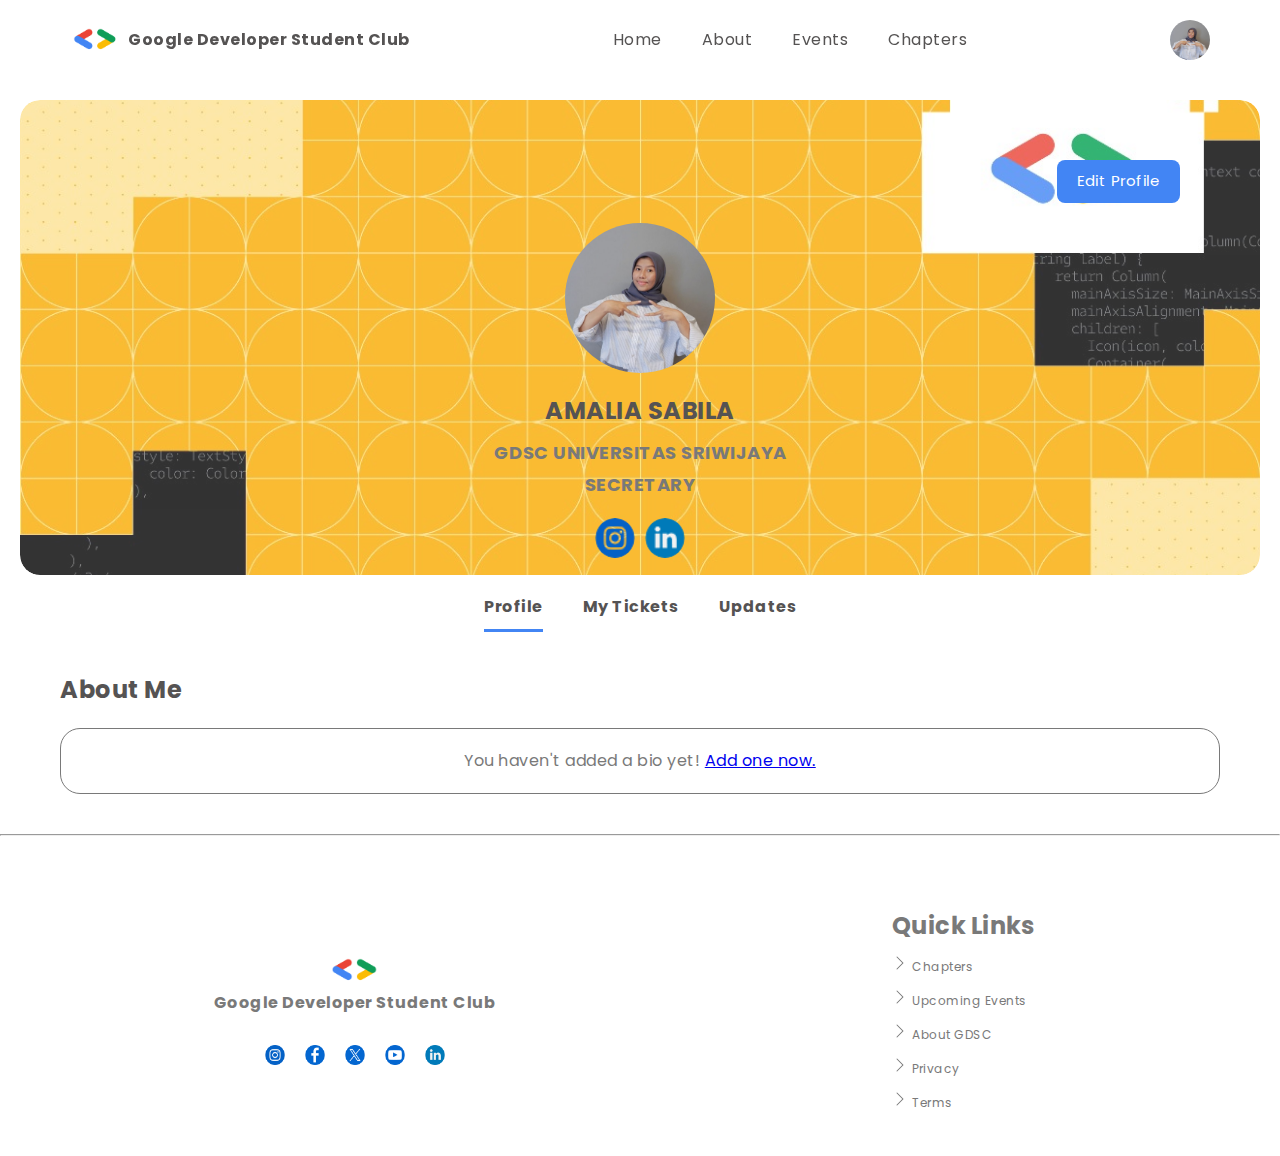
==== index.html @ e4af63d5 "index changer" ====
<!DOCTYPE html>
<html lang="en">
<head>
    <meta charset="UTF-8">
    <meta name="viewport" content="width=device-width, initial-scale=1.0">
    <title>Redesign Challenge GDSC</title>

    <link rel="stylesheet" href="./profile-style.css">
</head>
<body>
    <header>
        <nav class="navbar" id="navbar">
            <div class="logo-wrap">
                <img src="assets/logo-gdsc.png" alt="Logo GDSC"/>
                <h4>Google Developer Student Club</h4>
            </div>
            <ul id="menu">
                <li><a href="after-login.html">Home</a></li>
                <li><a href="after-login.html">About</a></li>
                <li><a href="after-login.html">Events</a></li>
                <li><a href="after-login.html">Chapters</a></li>
            </ul>
            <div class="profile">
                <img src="assets/photo-profile.png" alt="Profile Picture" class="profile-img">
            </div>
        </nav>
    </header>

    <section class="profile-header">
        
        <div class="edit-button-container">
            <button class="edit-button">Edit Profile</button>
        </div>
        <div class="profile-image-container">
            <img src="assets/photo-profile.png" alt="Profile Picture" class="profile-image">
        </div>
        <h4 class="profile-name">AMALIA SABILA</h4>
        <h6 class="profile-position">GDSC UNIVERSITAS SRIWIJAYA</h6>
        <h6 class="profile-role">SECRETARY</h6>

        <div class="social-icons">
            <a href="#" class="social-icon">
                <img src="assets/instagram.png" alt="Instagram">
            </a>
            <a href="#" class="social-icon">
                <img src="assets/linkedln.png" alt="LinkedIn">
            </a>
        </div>
    </section>

    <section class="container">
        <ul class="nav">
            <li class="nav-item"><a class="nav-link active" href="#">Profile</a></li>
            <li class="nav-item"><a class="nav-link" href="#">My Tickets</a></li>
            <li class="nav-item"><a class="nav-link" href="#">Updates</a></li>
        </ul>
        <div class="about-me-section">
            <h2>About Me</h2>
            <div class="card">
                <div class="card-body">
                    <p>
                        You haven't added a bio yet! 
                        <a href="#">Add one now.</a> 
                    </p>
                </div>
            </div>
        </div>
    </section>

    <hr>
    <footer>
        <div class="footer-socmed-wrapper">
            <div class="gdsc-logo-wrapper">
                <img src="assets/logo-gdsc.png"  alt="logo gdsc"/>
                <h5>Google Developer Student Club</h5>
            </div>
            <div class="socmed">
                <a href="#">
                    <img src="assets/instagram.png" alt="Instagram">
                </a>
                <a href="#">
                    <img src="assets/facebook.png" alt="Facebook">
                </a>
                <a href="#">
                    <img src="assets/twitter .png" alt="Twitter">
                </a>
                <a href="#">
                    <img src="assets/yt.png" alt="YouTube">
                </a>
                <a href="#">
                    <img src="assets/linkedln.png" alt="LinkedIn">
                </a>
            </div>
        </div>

        <div class="footer-links">
            <h2>Quick Links</h2>
            <div class="links">
                <svg xmlns="http://www.w3.org/2000/svg" width="16" height="16" fill="currentColor" class="bi bi-chevron-right" viewBox="0 0 16 16">
                    <path fill-rule="evenodd" d="M4.646 1.646a.5.5 0 0 1 .708 0l6 6a.5.5 0 0 1 0 .708l-6 6a.5.5 0 0 1-.708-.708L10.293 8 4.646 2.354a.5.5 0 0 1 0-.708"/>
                </svg>
                <a href="">Chapters</a>
            </div>
            <div class="links">
                <svg xmlns="http://www.w3.org/2000/svg" width="16" height="16" fill="currentColor" class="bi bi-chevron-right" viewBox="0 0 16 16">
                    <path fill-rule="evenodd" d="M4.646 1.646a.5.5 0 0 1 .708 0l6 6a.5.5 0 0 1 0 .708l-6 6a.5.5 0 0 1-.708-.708L10.293 8 4.646 2.354a.5.5 0 0 1 0-.708"/>
                </svg>
                <a href="">Upcoming Events</a>
            </div>
            <div class="links">
                <svg xmlns="http://www.w3.org/2000/svg" width="16" height="16" fill="currentColor" class="bi bi-chevron-right" viewBox="0 0 16 16">
                    <path fill-rule="evenodd" d="M4.646 1.646a.5.5 0 0 1 .708 0l6 6a.5.5 0 0 1 0 .708l-6 6a.5.5 0 0 1-.708-.708L10.293 8 4.646 2.354a.5.5 0 0 1 0-.708"/>
                </svg>
                <a href="">About GDSC</a>
            </div>
            <div class="links">
                <svg xmlns="http://www.w3.org/2000/svg" width="16" height="16" fill="currentColor" class="bi bi-chevron-right" viewBox="0 0 16 16">
                    <path fill-rule="evenodd" d="M4.646 1.646a.5.5 0 0 1 .708 0l6 6a.5.5 0 0 1 0 .708l-6 6a.5.5 0 0 1-.708-.708L10.293 8 4.646 2.354a.5.5 0 0 1 0-.708"/>
                </svg>
                <a href="">Privacy</a>
            </div>
            <div class="links">
                <svg xmlns="http://www.w3.org/2000/svg" width="16" height="16" fill="currentColor" class="bi bi-chevron-right" viewBox="0 0 16 16">
                    <path fill-rule="evenodd" d="M4.646 1.646a.5.5 0 0 1 .708 0l6 6a.5.5 0 0 1 0 .708l-6 6a.5.5 0 0 1-.708-.708L10.293 8 4.646 2.354a.5.5 0 0 1 0-.708"/>
                </svg>
                <a href="">Terms</a>
            </div>
        </div>
    </footer>
    
   
</body>
</html>
---- profile-style.css ----
@import url('https://fonts.googleapis.com/css2?family=Poppins:ital,wght@0,100;0,200;0,300;0,400;0,500;0,600;0,700;0,800;0,900;1,100;1,200;1,300;1,400;1,500;1,600;1,700;1,800;1,900&display=swap');

* {
    font-family: 'Poppins', sans-serif;
    margin: 0;
    padding: 0;
    box-sizing: border-box;
    letter-spacing: 0.5px;
    line-height: 150%;
}

:root {
    --primary: #4285F4;
    --primary-100: #555353;
    --secondary: #797979;
}

body {
    overflow-x: hidden;
    margin: 0;
}

/* navbar */
.navbar {
    display: flex;
    justify-content: space-between;
    padding: 20px 70px;
    align-items: center;
    width: 100%; /* Memenuhi lebar layar */
    position: fixed;
    top: 0;
    z-index: 1000;
    color: var(--primary-100);
    transition: background-color 0.3s ease;
    background-color: rgba(255, 255, 255, 0.9); /* Tambahkan warna latar belakang untuk kesesuaian */
    backdrop-filter: blur(5px);
    -webkit-backdrop-filter: blur(5px);
    border-bottom: 1px solid rgba(255, 255, 255, 0.18);
}

.logo-wrap {
    display: flex;
    align-items: center;
    gap: 8px;
}

.logo-wrap img {
    width: 50px;
    height: auto;
}

.nav-active {
    color: var(--text-100);
    font-weight: bold;
    text-decoration: underline var(--primary);
}

nav ul {
    list-style: none;
    display: flex;
    gap: 40px;
    color: var(--paragraph-text);
}

nav ul li a {
    color: var(--paragraph-text);
    text-decoration: none;
}

/* profile */
.profile {
    display: flex;
    align-items: center;
    gap: 10px;
}

.profile-img {
    width: 40px;
    height: 40px;
    border-radius: 50%;
    object-fit: cover;
}

.profile-header {
    position: relative;
    text-align: center;
    padding: 10px;
    border-radius: 20px;
    margin-top: 100px;
    margin-left: 20px;
    margin-right: 20px;
    overflow: hidden;
}

.profile-header::before {
    content: '';
    position: absolute;
    top: 0;
    left: 0;
    width: 100%;
    height: 100%;
    background: url('assets/profile\ -header-bg.jpg') no-repeat center center/cover;
    opacity: 0.8;
    z-index: 1;
    border-radius: 20px;
}

.profile-header * {
    position: relative;
    z-index: 2;
}

.profile-header h4 {
    color: var(--primary-100);
}

.profile-header h6 {
    color: var(--secondary);
}

.edit-button-container {
    text-align: right;
    margin-bottom: 20px;
    margin-top: 50px;
}

.edit-button {
    background-color: var(--primary);
    color: white;
    border: none;
    padding: 10px 20px;
    border-radius: 8px;
    cursor: pointer;
    font-size: 15px;
    margin-right: 70px;
}

.edit-button:hover {
    background-color: white;
    color: var(--primary);
}

.profile-image-container {
    width: 150px;
    height: 150px;
    overflow: hidden;
    margin: 0 auto 20px;
}

.profile-image {
    width: 150px;
    height: 150px;
    object-fit: cover;
    border-radius: 50%;
}

.profile-name {
    font-size: 24px;
    margin: 10px 0;
    font-weight: bold;
}

.profile-position,
.profile-role {
    font-size: 18px;
    margin: 5px 0;
}

.social-icons {
    display: flex;
    gap: 10px;
    justify-content: center;
    margin-top: 20px;
}

.social-icon img {
    width: 40px;
    height: 40px;
    cursor: pointer;
    border-radius: 50%;
    transition: transform 0.3s ease;
}

.social-icon img:hover {
    transform: scale(1.1);
}

.container {
    margin: 20px auto;
    padding: 0 20px;
}

.nav {
    display: flex;
    justify-content: center;
    padding: 0;
    list-style: none;
    margin-bottom: 20px;
}

.nav-item {
    margin: 0 20px;
}

.nav-link {
    text-decoration: none;
    color: var(--primary-100);
    font-weight: bold;
    padding-bottom: 10px;
    display: inline-block;
}

.nav-link.active {
    border-bottom: 3px solid var(--primary);
}

.nav-link:hover {
    color: var(--primary);
}

.about-me-section {
    color: var(--primary-100);
    margin: 40px;
    
    
}
.card {
    background-color: white;
    border-radius: 20px;
    padding: 20px;
    border: 1px solid var(--secondary);
    max-width: 100%; 
    margin-top: 20px;
}

.card-body {
    font-size: 16px;
    text-align: center; 
    color: var(--secondary);
}

  

/* footer */
footer {
    margin: 0 auto;
    padding: 22px 86px;
    margin-top: 50px;
    display: flex;
    justify-content: space-between;
}

.footer-socmed-wrapper {
    display: flex;
    flex-direction: column;
}

.gdsc-logo-wrapper {
    display: flex;
    flex-direction: column;
    width: fit-content;
    margin-top: 50px;
}

.gdsc-logo-wrapper img {
    width: fit-content;
    align-self: center;
    width: 10%;
}

.gdsc-logo-wrapper h5{
    margin-top: 8px;
    color: var(--secondary);
    font-size: 16px;
    align-items: center;
    align-self: center;
}

.socmed {
  margin-top: 30px;
  display: flex;
  gap: 20px;
  align-self: center;
}

.socmed img{
  width: 20px;
  height: 20px;
  cursor: pointer;
  color: #4B70F5;
}

footer .footer-socmed-wrapper p {
  margin-top: 30px;
  color: var(--text-400);
}

footer .footer-links {
  margin-right: 160px;
  display: flex;
  flex-direction: column;
  gap: 10px;
  color: var(--secondary);
  padding-bottom: 20px;
}

footer .footer-links .links img{
  color: var(--secondary);
  margin-top: 0px;
}

footer .footer-links .links a {
  color: var(--secondary);
  text-decoration: none;
  font-size: 12px;
}  
footer .footer-socmed-wrapper p {
    margin-top: 30px;
    color: var(--text-400);
  }
  
footer .footer-links {
    margin-right: 160px;
    display: flex;
    flex-direction: column;
    gap: 10px;
    color: var(--secondary);
    padding-bottom: 20px;
}
  
footer .footer-links .links img{
    color: var(--secondary);
    margin-top: 0px;
}
  
footer .footer-links .links a {
    color: var(--secondary);
    text-decoration: none;
    font-size: 12px;
}
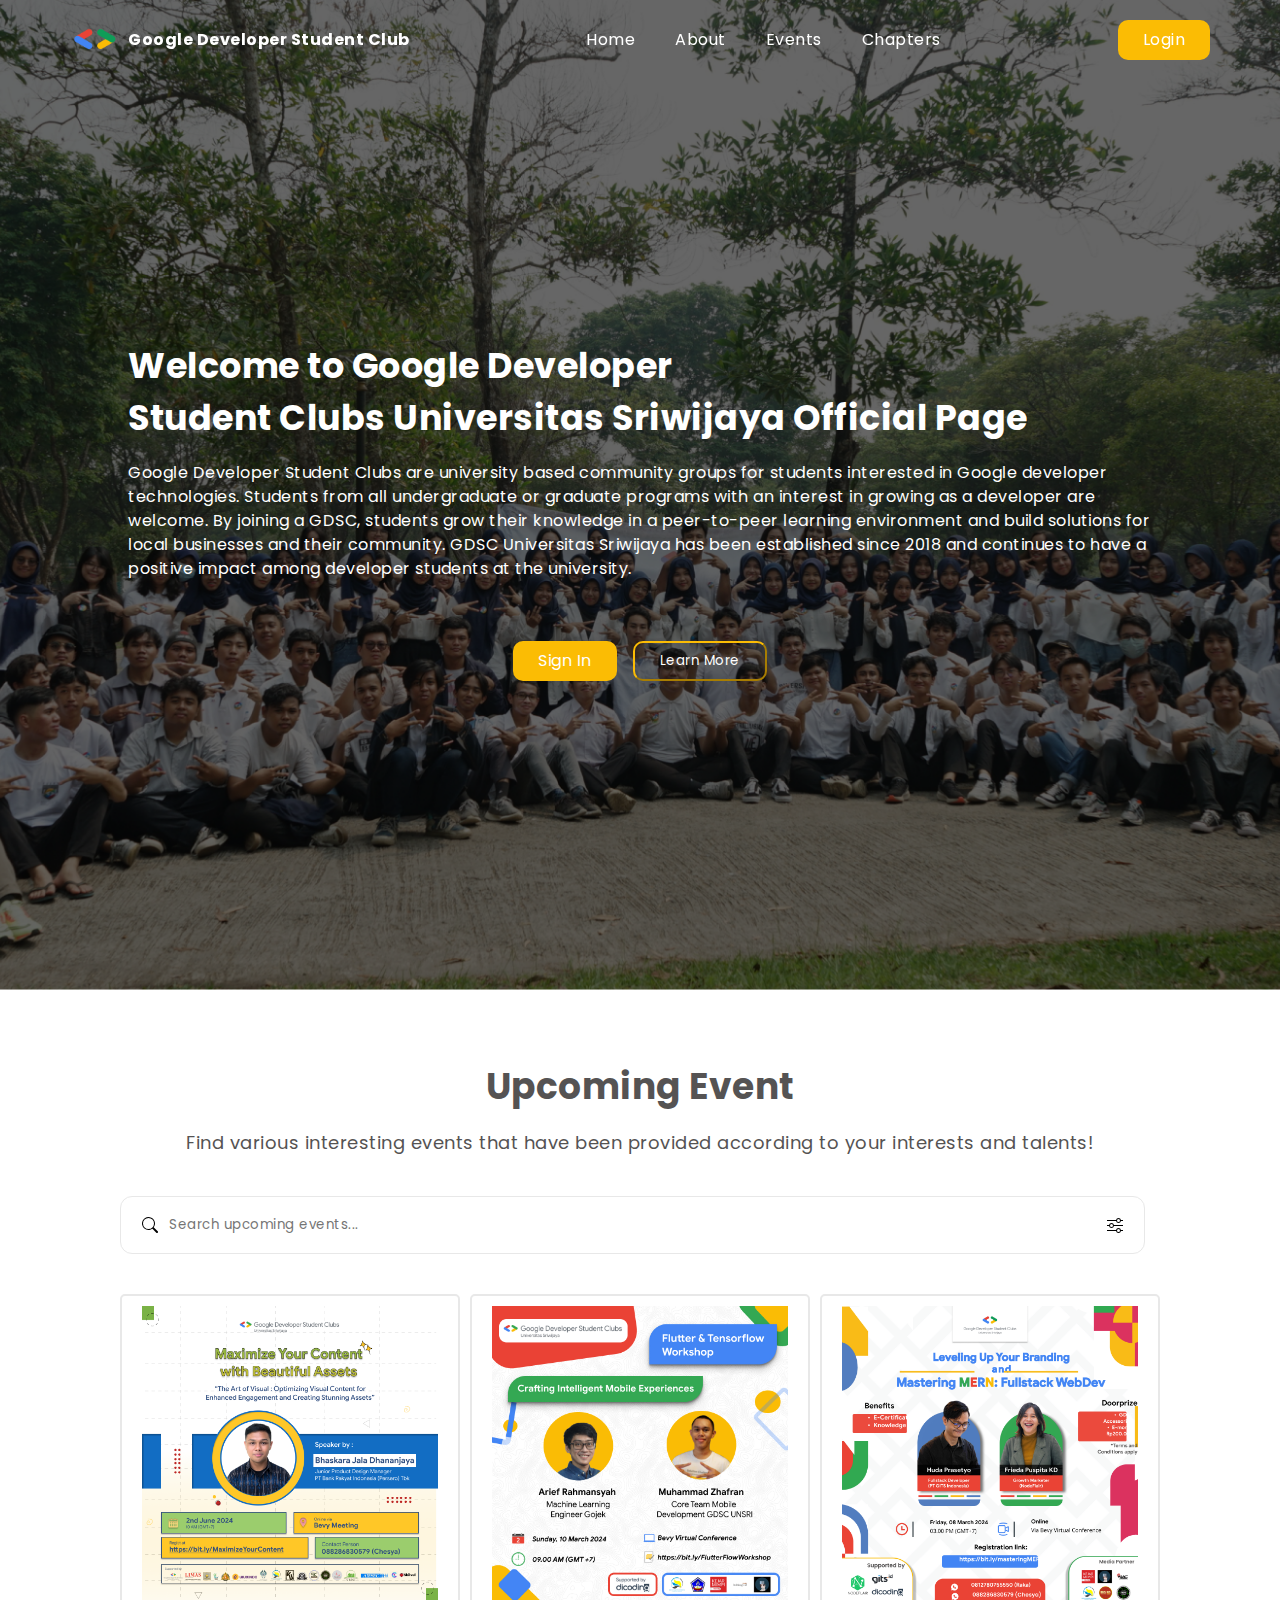
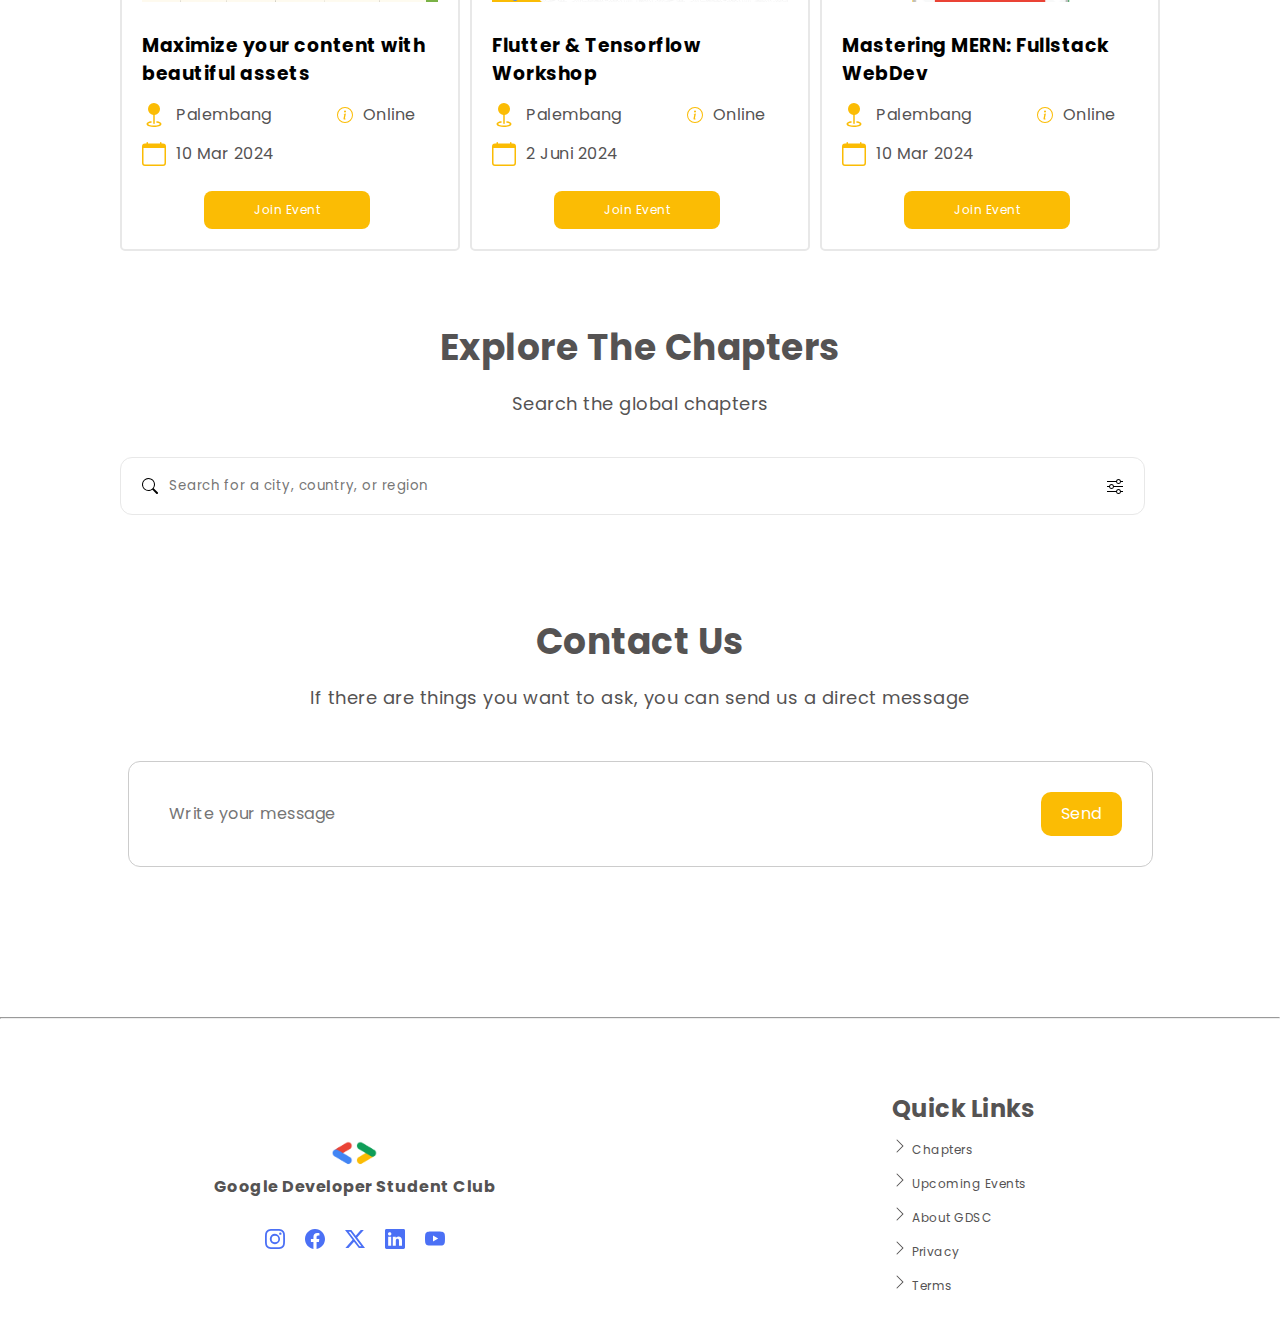
==== commit dd4762b9: "change d navigation" ====
--- a/index.html
+++ b/index.html
@@ -5,64 +5,184 @@
     <meta name="viewport" content="width=device-width, initial-scale=1.0">
     <title>Redesign Challenge GDSC</title>
 
-    <link rel="stylesheet" href="./profile-style.css">
+    <link rel="stylesheet" href="./style.css">
 </head>
 <body>
     <header>
         <nav class="navbar" id="navbar">
             <div class="logo-wrap">
-                <img src="assets/logo-gdsc.png" alt="Logo GDSC"/>
+                <img src="./assets/logo-gdsc.png" alt="Logo GDSC"/>
                 <h4>Google Developer Student Club</h4>
             </div>
             <ul id="menu">
-                <li><a href="after-login.html">Home</a></li>
-                <li><a href="after-login.html">About</a></li>
-                <li><a href="after-login.html">Events</a></li>
-                <li><a href="after-login.html">Chapters</a></li>
+                <li><a href="#home">Home</a></li>
+                <li><a href="#about">About</a></li>
+                <li><a href="#events">Events</a></li>
+                <li><a href="#chapters">Chapters</a></li>
             </ul>
-            <div class="profile">
-                <img src="assets/photo-profile.png" alt="Profile Picture" class="profile-img">
-            </div>
+            <a href="./after-login.html"><button class="btn-primary">Login</button></a>
         </nav>
     </header>
 
-    <section class="profile-header">
-        
-        <div class="edit-button-container">
-            <button class="edit-button">Edit Profile</button>
-        </div>
-        <div class="profile-image-container">
-            <img src="assets/photo-profile.png" alt="Profile Picture" class="profile-image">
-        </div>
-        <h4 class="profile-name">AMALIA SABILA</h4>
-        <h6 class="profile-position">GDSC UNIVERSITAS SRIWIJAYA</h6>
-        <h6 class="profile-role">SECRETARY</h6>
-
-        <div class="social-icons">
-            <a href="#" class="social-icon">
-                <img src="assets/instagram.png" alt="Instagram">
-            </a>
-            <a href="#" class="social-icon">
-                <img src="assets/linkedln.png" alt="LinkedIn">
-            </a>
-        </div>
-    </section>
-
-    <section class="container">
-        <ul class="nav">
-            <li class="nav-item"><a class="nav-link active" href="#">Profile</a></li>
-            <li class="nav-item"><a class="nav-link" href="#">My Tickets</a></li>
-            <li class="nav-item"><a class="nav-link" href="#">Updates</a></li>
-        </ul>
-        <div class="about-me-section">
-            <h2>About Me</h2>
-            <div class="card">
-                <div class="card-body">
-                    <p>
-                        You haven't added a bio yet! 
-                        <a href="#">Add one now.</a> 
-                    </p>
-                </div>
+    <section class="home" id="home">
+        <div class="home-wrapper">
+            <div class="home-text-wrapper">
+                <h1>Welcome to Google Developer</h1>
+                <h1>Student Clubs Universitas Sriwijaya Official Page</h1>
+                <p>
+                    Google Developer Student Clubs are university based community groups for students interested in Google developer technologies. Students from all undergraduate or graduate programs with an interest in growing as a developer are welcome. By joining a GDSC, students grow their knowledge in a peer-to-peer learning environment and build solutions for local businesses and their community.
+                    GDSC Universitas Sriwijaya has been established since 2018 and continues to have a positive impact among developer students at the university.
+                </p>
+            </div>
+            <div class="home-btn-wrapper">
+                <a href="./after-login.html"><button class="btn-primary">Sign In</button></a>
+                <button class="btn-secondary">Learn More</button>
+            </div>
+        </div>
+    </section>
+
+    <section class="events" id="events">
+        <div class="events-wrapper">
+            <h1>Upcoming Event</h1>
+            <p>Find various interesting events that have been provided according to your interests and talents!</p>
+            <div class="search-events-wrapper">
+                <div class="search-events">
+                    <svg xmlns="http://www.w3.org/2000/svg" width="16" height="16" fill="currentColor" class="bi-search" viewBox="0 0 16 16">
+                        <path d="M11.742 10.344a6.5 6.5 0 1 0-1.397 1.398h-.001q.044.06.098.115l3.85 3.85a1 1 0 0 0 1.415-1.414l-3.85-3.85a1 1 0 0 0-.115-.1zM12 6.5a5.5 5.5 0 1 1-11 0 5.5 5.5 0 0 1 11 0"/>
+                      </svg>
+                   <input type="text" placeholder="Search upcoming events...">
+                   <svg xmlns="http://www.w3.org/2000/svg" width="16" height="16" fill="currentColor" class="bi-sliders" viewBox="0 0 16 16">
+                    <path fill-rule="evenodd" d="M11.5 2a1.5 1.5 0 1 0 0 3 1.5 1.5 0 0 0 0-3M9.05 3a2.5 2.5 0 0 1 4.9 0H16v1h-2.05a2.5 2.5 0 0 1-4.9 0H0V3zM4.5 7a1.5 1.5 0 1 0 0 3 1.5 1.5 0 0 0 0-3M2.05 8a2.5 2.5 0 0 1 4.9 0H16v1H6.95a2.5 2.5 0 0 1-4.9 0H0V8zm9.45 4a1.5 1.5 0 1 0 0 3 1.5 1.5 0 0 0 0-3m-2.45 1a2.5 2.5 0 0 1 4.9 0H16v1h-2.05a2.5 2.5 0 0 1-4.9 0H0v-1z"/>
+                  </svg>
+                </div>
+            </div>
+
+            <div class="events-card-grid">
+                <div class="events-card">
+                    <figure>
+                        <img src="./assets/pamflet-event-maximize.png" alt="pamflet event"/>
+                    </figure>
+                    <h3>Maximize your content with beautiful assets</h3>
+                    <div class="events-card-footer">
+                        <div class="events-card-p-time-wrapper">
+                            <div class="events-card-p">
+                                <div class="events-card-place">
+                                    <svg xmlns="http://www.w3.org/2000/svg" width="24px" height="24" fill="currentColor" class="bi bi-geo-fill" viewBox="0 0 16 16">
+                                    <path fill-rule="evenodd" d="M4 4a4 4 0 1 1 4.5 3.969V13.5a.5.5 0 0 1-1 0V7.97A4 4 0 0 1 4 3.999zm2.493 8.574a.5.5 0 0 1-.411.575c-.712.118-1.28.295-1.655.493a1.3 1.3 0 0 0-.37.265.3.3 0 0 0-.057.09V14l.002.008.016.033a.6.6 0 0 0 .145.15c.165.13.435.27.813.395.751.25 1.82.414 3.024.414s2.273-.163 3.024-.414c.378-.126.648-.265.813-.395a.6.6 0 0 0 .146-.15l.015-.033L12 14v-.004a.3.3 0 0 0-.057-.09 1.3 1.3 0 0 0-.37-.264c-.376-.198-.943-.375-1.655-.493a.5.5 0 1 1 .164-.986c.77.127 1.452.328 1.957.594C12.5 13 13 13.4 13 14c0 .426-.26.752-.544.977-.29.228-.68.413-1.116.558-.878.293-2.059.465-3.34.465s-2.462-.172-3.34-.465c-.436-.145-.826-.33-1.116-.558C3.26 14.752 3 14.426 3 14c0-.599.5-1 .961-1.243.505-.266 1.187-.467 1.957-.594a.5.5 0 0 1 .575.411"/>
+                                    </svg>
+                                    <p>Palembang</p>
+                                </div>
+                                <div class="events-card-info">
+                                    <svg xmlns="http://www.w3.org/2000/svg" width="16" height="16" fill="currentColor" class="bi bi-info-circle" viewBox="0 0 16 16">
+                                        <path d="M8 15A7 7 0 1 1 8 1a7 7 0 0 1 0 14m0 1A8 8 0 1 0 8 0a8 8 0 0 0 0 16"/>
+                                        <path d="m8.93 6.588-2.29.287-.082.38.45.083c.294.07.352.176.288.469l-.738 3.468c-.194.897.105 1.319.808 1.319.545 0 1.178-.252 1.465-.598l.088-.416c-.2.176-.492.246-.686.246-.275 0-.375-.193-.304-.533zM9 4.5a1 1 0 1 1-2 0 1 1 0 0 1 2 0"/>
+                                    </svg>
+                                    <p>Online</p>
+                                </div>
+                            </div>
+                            <div class="events-card-time">
+                                <svg xmlns="http://www.w3.org/2000/svg" width="24px" height="24" fill="currentColor" class="bi bi-calendar" viewBox="0 0 16 16">
+                                    <path d="M3.5 0a.5.5 0 0 1 .5.5V1h8V.5a.5.5 0 0 1 1 0V1h1a2 2 0 0 1 2 2v11a2 2 0 0 1-2 2H2a2 2 0 0 1-2-2V3a2 2 0 0 1 2-2h1V.5a.5.5 0 0 1 .5-.5M1 4v10a1 1 0 0 0 1 1h12a1 1 0 0 0 1-1V4z"/>
+                                </svg>
+                                <p>10 Mar 2024</p>
+                            </div>
+                        </div>
+                    </div>
+                    <a href="maximize_content.html"><button class="btn-primary">Join Event</button></a>
+                </div>
+                <div class="events-card">
+                    <figure>
+                        <img src="./assets/pamflet-event-fluttertensor.jpg" alt="pamflet event"/>
+                    </figure>
+                    <h3>Flutter & Tensorflow Workshop</h3>
+                    <div class="events-card-footer">
+                        <div class="events-card-p-time-wrapper">
+                            <div class="events-card-p">
+                                <div class="events-card-place">
+                                    <svg xmlns="http://www.w3.org/2000/svg" width="24px" height="24" fill="currentColor" class="bi bi-geo-fill" viewBox="0 0 16 16">
+                                    <path fill-rule="evenodd" d="M4 4a4 4 0 1 1 4.5 3.969V13.5a.5.5 0 0 1-1 0V7.97A4 4 0 0 1 4 3.999zm2.493 8.574a.5.5 0 0 1-.411.575c-.712.118-1.28.295-1.655.493a1.3 1.3 0 0 0-.37.265.3.3 0 0 0-.057.09V14l.002.008.016.033a.6.6 0 0 0 .145.15c.165.13.435.27.813.395.751.25 1.82.414 3.024.414s2.273-.163 3.024-.414c.378-.126.648-.265.813-.395a.6.6 0 0 0 .146-.15l.015-.033L12 14v-.004a.3.3 0 0 0-.057-.09 1.3 1.3 0 0 0-.37-.264c-.376-.198-.943-.375-1.655-.493a.5.5 0 1 1 .164-.986c.77.127 1.452.328 1.957.594C12.5 13 13 13.4 13 14c0 .426-.26.752-.544.977-.29.228-.68.413-1.116.558-.878.293-2.059.465-3.34.465s-2.462-.172-3.34-.465c-.436-.145-.826-.33-1.116-.558C3.26 14.752 3 14.426 3 14c0-.599.5-1 .961-1.243.505-.266 1.187-.467 1.957-.594a.5.5 0 0 1 .575.411"/>
+                                    </svg>
+                                    <p>Palembang</p>
+                                </div>
+                                <div class="events-card-info">
+                                    <svg xmlns="http://www.w3.org/2000/svg" width="16" height="16" fill="currentColor" class="bi bi-info-circle" viewBox="0 0 16 16">
+                                        <path d="M8 15A7 7 0 1 1 8 1a7 7 0 0 1 0 14m0 1A8 8 0 1 0 8 0a8 8 0 0 0 0 16"/>
+                                        <path d="m8.93 6.588-2.29.287-.082.38.45.083c.294.07.352.176.288.469l-.738 3.468c-.194.897.105 1.319.808 1.319.545 0 1.178-.252 1.465-.598l.088-.416c-.2.176-.492.246-.686.246-.275 0-.375-.193-.304-.533zM9 4.5a1 1 0 1 1-2 0 1 1 0 0 1 2 0"/>
+                                    </svg>
+                                    <p>Online</p>
+                                </div>
+                            </div>
+                            <div class="events-card-time">
+                                <svg xmlns="http://www.w3.org/2000/svg" width="24px" height="24" fill="currentColor" class="bi bi-calendar" viewBox="0 0 16 16">
+                                    <path d="M3.5 0a.5.5 0 0 1 .5.5V1h8V.5a.5.5 0 0 1 1 0V1h1a2 2 0 0 1 2 2v11a2 2 0 0 1-2 2H2a2 2 0 0 1-2-2V3a2 2 0 0 1 2-2h1V.5a.5.5 0 0 1 .5-.5M1 4v10a1 1 0 0 0 1 1h12a1 1 0 0 0 1-1V4z"/>
+                                </svg>
+                                <p>2 Juni 2024</p>
+                            </div>
+                        </div>
+                    </div>
+                    <a href="flutter_tensorflow.html"><button class="btn-primary">Join Event</button></a>
+                </div>
+                <div class="events-card">
+                    <figure>
+                        <img src="./assets/pamflet-event-masteringmern.png" alt="pamflet event"/>
+                    </figure>
+                    <h3>Mastering MERN: Fullstack WebDev</h3>
+                    <div class="events-card-footer">
+                        <div class="events-card-p-time-wrapper">
+                            <div class="events-card-p">
+                                <div class="events-card-place">
+                                    <svg xmlns="http://www.w3.org/2000/svg" width="24px" height="24" fill="currentColor" class="bi bi-geo-fill" viewBox="0 0 16 16">
+                                    <path fill-rule="evenodd" d="M4 4a4 4 0 1 1 4.5 3.969V13.5a.5.5 0 0 1-1 0V7.97A4 4 0 0 1 4 3.999zm2.493 8.574a.5.5 0 0 1-.411.575c-.712.118-1.28.295-1.655.493a1.3 1.3 0 0 0-.37.265.3.3 0 0 0-.057.09V14l.002.008.016.033a.6.6 0 0 0 .145.15c.165.13.435.27.813.395.751.25 1.82.414 3.024.414s2.273-.163 3.024-.414c.378-.126.648-.265.813-.395a.6.6 0 0 0 .146-.15l.015-.033L12 14v-.004a.3.3 0 0 0-.057-.09 1.3 1.3 0 0 0-.37-.264c-.376-.198-.943-.375-1.655-.493a.5.5 0 1 1 .164-.986c.77.127 1.452.328 1.957.594C12.5 13 13 13.4 13 14c0 .426-.26.752-.544.977-.29.228-.68.413-1.116.558-.878.293-2.059.465-3.34.465s-2.462-.172-3.34-.465c-.436-.145-.826-.33-1.116-.558C3.26 14.752 3 14.426 3 14c0-.599.5-1 .961-1.243.505-.266 1.187-.467 1.957-.594a.5.5 0 0 1 .575.411"/>
+                                    </svg>
+                                    <p>Palembang</p>
+                                </div>
+                                <div class="events-card-info">
+                                    <svg xmlns="http://www.w3.org/2000/svg" width="16" height="16" fill="currentColor" class="bi bi-info-circle" viewBox="0 0 16 16">
+                                        <path d="M8 15A7 7 0 1 1 8 1a7 7 0 0 1 0 14m0 1A8 8 0 1 0 8 0a8 8 0 0 0 0 16"/>
+                                        <path d="m8.93 6.588-2.29.287-.082.38.45.083c.294.07.352.176.288.469l-.738 3.468c-.194.897.105 1.319.808 1.319.545 0 1.178-.252 1.465-.598l.088-.416c-.2.176-.492.246-.686.246-.275 0-.375-.193-.304-.533zM9 4.5a1 1 0 1 1-2 0 1 1 0 0 1 2 0"/>
+                                    </svg>
+                                    <p>Online</p>
+                                </div>
+                            </div>
+                            <div class="events-card-time">
+                                <svg xmlns="http://www.w3.org/2000/svg" width="24px" height="24" fill="currentColor" class="bi bi-calendar" viewBox="0 0 16 16">
+                                    <path d="M3.5 0a.5.5 0 0 1 .5.5V1h8V.5a.5.5 0 0 1 1 0V1h1a2 2 0 0 1 2 2v11a2 2 0 0 1-2 2H2a2 2 0 0 1-2-2V3a2 2 0 0 1 2-2h1V.5a.5.5 0 0 1 .5-.5M1 4v10a1 1 0 0 0 1 1h12a1 1 0 0 0 1-1V4z"/>
+                                </svg>
+                                <p>10 Mar 2024</p>
+                            </div>
+                        </div>
+                    </div>
+                    <a href="maximize_content.html"><button class="btn-primary">Join Event</button></a>
+                </div>
+            </div>
+        </div>
+    </section>
+
+    <section class="chapters" id="chapters">
+        <div class="chapters-wrapper">
+            <h1>Explore The Chapters</h1>
+            <p>Search the global chapters</p>
+            <div class="search-chapters-wrapper">
+                <div class="search-chapters">
+                    <svg xmlns="http://www.w3.org/2000/svg" width="16" height="16" fill="currentColor" class="bi-search" viewBox="0 0 16 16">
+                        <path d="M11.742 10.344a6.5 6.5 0 1 0-1.397 1.398h-.001q.044.06.098.115l3.85 3.85a1 1 0 0 0 1.415-1.414l-3.85-3.85a1 1 0 0 0-.115-.1zM12 6.5a5.5 5.5 0 1 1-11 0 5.5 5.5 0 0 1 11 0"/>
+                      </svg>
+                   <input type="text" placeholder="Search for a city, country, or region">
+                   <svg xmlns="http://www.w3.org/2000/svg" width="16" height="16" fill="currentColor" class="bi-sliders" viewBox="0 0 16 16">
+                    <path fill-rule="evenodd" d="M11.5 2a1.5 1.5 0 1 0 0 3 1.5 1.5 0 0 0 0-3M9.05 3a2.5 2.5 0 0 1 4.9 0H16v1h-2.05a2.5 2.5 0 0 1-4.9 0H0V3zM4.5 7a1.5 1.5 0 1 0 0 3 1.5 1.5 0 0 0 0-3M2.05 8a2.5 2.5 0 0 1 4.9 0H16v1H6.95a2.5 2.5 0 0 1-4.9 0H0V8zm9.45 4a1.5 1.5 0 1 0 0 3 1.5 1.5 0 0 0 0-3m-2.45 1a2.5 2.5 0 0 1 4.9 0H16v1h-2.05a2.5 2.5 0 0 1-4.9 0H0v-1z"/>
+                  </svg>
+                </div>
+            </div>
+        </div>
+    </section>
+
+    <section class="contacts" id="about">
+        <div class="contacts-wrapper">
+            <h1>Contact Us</h1>
+            <p>If there are things you want to ask, you can send us a direct message</p>
+            <div class="text-contacts">
+                <input type="text" placeholder="Write your message">
+                <button>Send</button>
             </div>
         </div>
     </section>
@@ -71,24 +191,35 @@
     <footer>
         <div class="footer-socmed-wrapper">
             <div class="gdsc-logo-wrapper">
-                <img src="assets/logo-gdsc.png"  alt="logo gdsc"/>
+                <img src="./assets/logo-gdsc.png"  alt="logo gdsc"/>
                 <h5>Google Developer Student Club</h5>
             </div>
             <div class="socmed">
-                <a href="#">
-                    <img src="assets/instagram.png" alt="Instagram">
-                </a>
-                <a href="#">
-                    <img src="assets/facebook.png" alt="Facebook">
-                </a>
-                <a href="#">
-                    <img src="assets/twitter .png" alt="Twitter">
-                </a>
-                <a href="#">
-                    <img src="assets/yt.png" alt="YouTube">
-                </a>
-                <a href="#">
-                    <img src="assets/linkedln.png" alt="LinkedIn">
+                <a href="">
+                    <svg xmlns="http://www.w3.org/2000/svg" width="16" height="16" fill="currentColor" class="bi bi-instagram" viewBox="0 0 16 16">
+                        <path d="M8 0C5.829 0 5.556.01 4.703.048 3.85.088 3.269.222 2.76.42a3.9 3.9 0 0 0-1.417.923A3.9 3.9 0 0 0 .42 2.76C.222 3.268.087 3.85.048 4.7.01 5.555 0 5.827 0 8.001c0 2.172.01 2.444.048 3.297.04.852.174 1.433.372 1.942.205.526.478.972.923 1.417.444.445.89.719 1.416.923.51.198 1.09.333 1.942.372C5.555 15.99 5.827 16 8 16s2.444-.01 3.298-.048c.851-.04 1.434-.174 1.943-.372a3.9 3.9 0 0 0 1.416-.923c.445-.445.718-.891.923-1.417.197-.509.332-1.09.372-1.942C15.99 10.445 16 10.173 16 8s-.01-2.445-.048-3.299c-.04-.851-.175-1.433-.372-1.941a3.9 3.9 0 0 0-.923-1.417A3.9 3.9 0 0 0 13.24.42c-.51-.198-1.092-.333-1.943-.372C10.443.01 10.172 0 7.998 0zm-.717 1.442h.718c2.136 0 2.389.007 3.232.046.78.035 1.204.166 1.486.275.373.145.64.319.92.599s.453.546.598.92c.11.281.24.705.275 1.485.039.843.047 1.096.047 3.231s-.008 2.389-.047 3.232c-.035.78-.166 1.203-.275 1.485a2.5 2.5 0 0 1-.599.919c-.28.28-.546.453-.92.598-.28.11-.704.24-1.485.276-.843.038-1.096.047-3.232.047s-2.39-.009-3.233-.047c-.78-.036-1.203-.166-1.485-.276a2.5 2.5 0 0 1-.92-.598 2.5 2.5 0 0 1-.6-.92c-.109-.281-.24-.705-.275-1.485-.038-.843-.046-1.096-.046-3.233s.008-2.388.046-3.231c.036-.78.166-1.204.276-1.486.145-.373.319-.64.599-.92s.546-.453.92-.598c.282-.11.705-.24 1.485-.276.738-.034 1.024-.044 2.515-.045zm4.988 1.328a.96.96 0 1 0 0 1.92.96.96 0 0 0 0-1.92m-4.27 1.122a4.109 4.109 0 1 0 0 8.217 4.109 4.109 0 0 0 0-8.217m0 1.441a2.667 2.667 0 1 1 0 5.334 2.667 2.667 0 0 1 0-5.334"/>
+                    </svg>
+                </a>
+                
+                <a href="">
+                    <svg xmlns="http://www.w3.org/2000/svg" width="16" height="16" fill="currentColor" class="bi bi-facebook" viewBox="0 0 16 16">
+                        <path d="M16 8.049c0-4.446-3.582-8.05-8-8.05C3.58 0-.002 3.603-.002 8.05c0 4.017 2.926 7.347 6.75 7.951v-5.625h-2.03V8.05H6.75V6.275c0-2.017 1.195-3.131 3.022-3.131.876 0 1.791.157 1.791.157v1.98h-1.009c-.993 0-1.303.621-1.303 1.258v1.51h2.218l-.354 2.326H9.25V16c3.824-.604 6.75-3.934 6.75-7.951"/>
+                    </svg>
+                </a>
+                <a href="">
+                    <svg xmlns="http://www.w3.org/2000/svg" width="16" height="16" fill="currentColor" class="bi bi-twitter-x" viewBox="0 0 16 16">
+                        <path d="M12.6.75h2.454l-5.36 6.142L16 15.25h-4.937l-3.867-5.07-4.425 5.07H.316l5.733-6.57L0 .75h5.063l3.495 4.633L12.601.75Zm-.86 13.028h1.36L4.323 2.145H2.865z"/>
+                    </svg>
+                </a>
+                <a href="">
+                    <svg xmlns="http://www.w3.org/2000/svg" width="16" height="16" fill="currentColor" class="bi bi-linkedin" viewBox="0 0 16 16">
+                        <path d="M0 1.146C0 .513.526 0 1.175 0h13.65C15.474 0 16 .513 16 1.146v13.708c0 .633-.526 1.146-1.175 1.146H1.175C.526 16 0 15.487 0 14.854zm4.943 12.248V6.169H2.542v7.225zm-1.2-8.212c.837 0 1.358-.554 1.358-1.248-.015-.709-.52-1.248-1.342-1.248S2.4 3.226 2.4 3.934c0 .694.521 1.248 1.327 1.248zm4.908 8.212V9.359c0-.216.016-.432.08-.586.173-.431.568-.878 1.232-.878.869 0 1.216.662 1.216 1.634v3.865h2.401V9.25c0-2.22-1.184-3.252-2.764-3.252-1.274 0-1.845.7-2.165 1.193v.025h-.016l.016-.025V6.169h-2.4c.03.678 0 7.225 0 7.225z"/>
+                    </svg>
+                </a>
+                <a href="">
+                    <svg xmlns="http://www.w3.org/2000/svg" width="16" height="16" fill="currentColor" class="bi bi-youtube" viewBox="0 0 16 16">
+                        <path d="M8.051 1.999h.089c.822.003 4.987.033 6.11.335a2.01 2.01 0 0 1 1.415 1.42c.101.38.172.883.22 1.402l.01.104.022.26.008.104c.065.914.073 1.77.074 1.957v.075c-.001.194-.01 1.108-.082 2.06l-.008.105-.009.104c-.05.572-.124 1.14-.235 1.558a2.01 2.01 0 0 1-1.415 1.42c-1.16.312-5.569.334-6.18.335h-.142c-.309 0-1.587-.006-2.927-.052l-.17-.006-.087-.004-.171-.007-.171-.007c-1.11-.049-2.167-.128-2.654-.26a2.01 2.01 0 0 1-1.415-1.419c-.111-.417-.185-.986-.235-1.558L.09 9.82l-.008-.104A31 31 0 0 1 0 7.68v-.123c.002-.215.01-.958.064-1.778l.007-.103.003-.052.008-.104.022-.26.01-.104c.048-.519.119-1.023.22-1.402a2.01 2.01 0 0 1 1.415-1.42c.487-.13 1.544-.21 2.654-.26l.17-.007.172-.006.086-.003.171-.007A100 100 0 0 1 7.858 2zM6.4 5.209v4.818l4.157-2.408z"/>
+                    </svg>
                 </a>
             </div>
         </div>
@@ -128,6 +259,6 @@
         </div>
     </footer>
     
-   
+    <script src="index.js"></script>
 </body>
 </html>--- a/style.css
+++ b/style.css
@@ -0,0 +1,529 @@
+@import url('https://fonts.googleapis.com/css2?family=Poppins:ital,wght@0,100;0,200;0,300;0,400;0,500;0,600;0,700;0,800;0,900;1,100;1,200;1,300;1,400;1,500;1,600;1,700;1,800;1,900&display=swap');
+
+*{
+  font-family : 'Poppins', sans-serif;
+  margin: 0;
+  padding: 0;
+  box-sizing: border-box;
+  letter-spacing: 0.5px;
+  line-height: 150%;
+}
+
+:root {
+  --primary: #FBBC04;
+  --primary-100: #daedfe;
+  --secondary: #555353;
+  --text-100: #f3f3f3;
+  --text-200: #e8e8e8;
+
+}
+  
+body {
+  overflow-x: hidden;
+}
+
+/* button */
+  
+.btn-primary, .btn-secondary:hover {
+  background-color: var(--primary);
+  color: white;
+  border: none;
+  -webkit-border-radius: 12px;
+  -moz-border-radius: 12px;
+  -ms-border-radius: 12px;
+  -o-border-radius: 12px;
+  cursor: pointer;
+  padding: 8px 25px;
+  border-radius: 10px;
+  font-size: 16px;
+  justify-content: center;
+  align-items: center;
+}
+
+.btn-secondary {
+  background-color: transparent;
+  color: white;
+  border-color: var(--primary);
+  padding: 8px 25px;
+  border-radius: 10px;
+}
+
+/* navbar */
+
+.navbar {
+  display: flex;
+  justify-content: space-between;
+  padding: 20px 70px;
+  align-items: center;
+  width: 100%;
+  position: fixed;
+  top: 0;
+  z-index: 1000;
+  color: white;
+  transition: background-color 0.3s ease;
+}
+
+.glass-nav {
+  background: rgba(255, 255, 255, 0.15);
+  backdrop-filter: blur(5px);
+  -webkit-backdrop-filter: blur(5px);
+  border-bottom: 1px solid rgba(255, 255, 255, 0.18);
+  color: black;
+}
+  
+.logo-wrap {
+  display: flex;
+  align-items: center;
+  gap: 8px;
+}
+
+.logo-wrap img{
+  width: 50px; 
+  height: auto;
+}
+  
+.nav-active {
+  color: var(--text-100);
+  font-weight: bold;
+  text-decoration: underline var(--primary);
+}
+  
+nav ul {
+  list-style: none;
+  display: flex;
+  gap: 40px;
+  color: var(--paragraph-text);
+}
+  
+nav ul li a {
+  color: var(--paragraph-text);
+  text-decoration: none;
+}
+
+.profile {
+  display: flex;
+  align-items: center;
+  gap: 10px;
+}
+
+.profile-img {
+  width: 40px;
+  height: 40px;
+  border-radius: 50%;
+  object-fit: cover;
+}
+
+/* homie */
+
+#home {
+  min-height: 110vh;
+  background-image: url("./assets/home-img.png");
+  background-position: center;
+  background-size: cover;
+  background-repeat: no-repeat;
+}
+  
+.home-wrapper {
+  display: flex;
+  flex-direction: column;
+  justify-content: center;
+  align-items: center;
+  min-height: 100vh;
+}
+  
+.home-text-wrapper {
+  display: flex;
+  flex-direction: column;
+  padding-top: 120px;
+  width: 80%;
+  color: white;
+}
+  
+.home-text-wrapper h1 {
+  font-size: 35px;
+  align-items: left;
+  justify-content: left;
+}
+  
+.home-text-wrapper p {
+  font-size: 16px;
+  margin-top: 1rem;
+  margin-bottom: 20px;
+  color: var(--text-300);
+}
+  
+.home-btn-wrapper {
+  display: flex;
+  gap: 1rem;
+  margin-top: 2.5rem;
+}
+
+/* events */
+
+.events {
+  padding: 0 120px;
+}
+
+.events-wrapper {
+  margin-top: 70px;
+  display: flex;
+  flex-direction: column;
+  justify-content: center;
+}
+
+.events-wrapper h1 {
+  text-align: center;
+  font-size: 36px;
+  color: var(--secondary);
+}
+
+.events-wrapper p {
+  text-align: center;
+  font-size: 18px;
+  margin-top: 15px;
+  color: var(--secondary);
+}
+
+.search-events-wrapper {
+  margin-top: 40px;
+  display: flex;
+  justify-content: space-between;
+  align-items: center;
+}
+
+.search-events-wrapper .search-events {
+  display: flex;
+  align-items: center;
+  position: relative;
+}
+
+.search-events-wrapper .search-events input {
+  padding: 18px 20px;
+  padding-left: 48px;
+  border-radius: 12px;
+  -webkit-border-radius: 12px;
+  -moz-border-radius: 12px;
+  -ms-border-radius: 12px;
+  -o-border-radius: 12px;
+  outline: none;
+  width: 1025px;
+  color: var(--text-400);
+  border: 1px solid var(--text-200);
+}
+
+.search-events-wrapper .search-events input:focus {
+  border: 1px solid var(--primary);
+}
+
+.search-events-wrapper .search-events .bi-search{
+  width: 20px;
+  position: absolute;
+  left: 20px;
+}
+
+.search-events-wrapper .search-events .bi-sliders{
+  width: 20px;
+  position: absolute;
+  right: 20px;
+}
+
+/* events card */
+
+.events-card-grid {
+  margin-top: 40px;
+  display: grid;
+  grid-template-columns: repeat(auto-fill, minmax(300px, 1fr));
+  place-items: center;
+  gap: 10px;
+}
+
+.events-card {
+  display: flex;
+  flex-direction: column;
+  gap: 15px;
+  padding: 10px 20px;
+  border-radius: 5px;
+  border: 2px solid var(--text-200);
+}
+
+.events-card figure {
+  display: flex;
+  justify-content: center;
+  position: relative;
+  object-position: center;
+  object-fit: contain;
+  margin-bottom: 15px;
+}
+
+.events-card figure img {
+  width: 100%;
+}
+
+.events-card-footer {
+  display: flex;
+  justify-content: space-between;
+  align-items: center;
+}
+
+.events-card-p-time-wrapper {
+  display: flex;
+  flex-direction: column;
+  gap: 5px;
+  color: var(--text-300);
+}
+
+.events-card-p {
+  display: flex;
+  justify-content: space-between; 
+  align-items: center; 
+  gap: 65px;
+  margin-bottom: 10px;
+}
+
+.events-card-place,
+.events-card-info {
+  display: flex;
+  align-items: center;
+  gap: 10px; 
+}
+
+.events-card-place p,
+.events-card-info p {
+  margin: 0;
+  font-size: 16px;
+}
+
+.events-card-time {
+  display: flex;
+  align-items: center;
+  gap: 10px;
+}
+
+.events-card-time p{
+  margin-top: 0px;
+  font-size: 16px;
+  space-between: 20px;
+}
+
+.events-card-p svg,
+.events-card-time svg {
+  color: var(--primary);
+}
+
+.events-card .btn-primary {
+  margin: 10px 62px;
+  padding: 10px 50px;
+  font-size: 12px;
+  background-color: var(--primary);
+  color: white;
+  border: none;
+  border-radius: 8px;
+  cursor: pointer;
+}
+
+.events-card .btn-primary:hover {
+  background-color: #10439F;
+}
+
+/* explore */
+
+.chapters {
+  padding: 0 120px;
+}
+
+.chapters-wrapper {
+  margin-top: 70px;
+  display: flex;
+  flex-direction: column;
+  justify-content: center;
+}
+
+.chapters-wrapper h1 {
+  text-align: center;
+  font-size: 36px;
+  color: var(--secondary);
+}
+
+.chapters-wrapper p {
+  text-align: center;
+  font-size: 18px;
+  margin-top: 15px;
+  color: var(--secondary);
+}
+
+.search-chapters-wrapper {
+  margin-top: 40px;
+  display: flex;
+  justify-content: space-between;
+  align-items: center;
+}
+
+.search-chapters-wrapper .search-chapters {
+  display: flex;
+  align-items: center;
+  position: relative;
+}
+
+.search-chapters-wrapper .search-chapters input {
+  padding: 18px 20px;
+  padding-left: 48px;
+  border-radius: 12px;
+  -webkit-border-radius: 12px;
+  -moz-border-radius: 12px;
+  -ms-border-radius: 12px;
+  -o-border-radius: 12px;
+  outline: none;
+  width: 1025px;
+  color: var(--text-400);
+  border: 1px solid var(--text-200);
+}
+
+.search-chapters-wrapper .search-chapters input:focus {
+  border: 1px solid var(--primary);
+}
+
+.search-chapters-wrapper .search-chapters .bi-search{
+  width: 20px;
+  position: absolute;
+  left: 20px;
+}
+
+.search-chapters-wrapper .search-chapters .bi-sliders{
+  width: 20px;
+  position: absolute;
+  right: 20px;
+}
+
+/* contacts */
+
+.contacts {
+  padding: 0 120px;
+}
+
+.contacts-wrapper {
+  margin-top: 100px;
+  display: flex;
+  flex-direction: column;
+  justify-content: center;
+}
+
+.contacts-wrapper h1 {
+  text-align: center;
+  font-size: 36px;
+  color: var(--secondary);
+}
+
+.contacts-wrapper p {
+  text-align: center;
+  font-size: 18px;
+  margin-top: 15px;
+  color: var(--secondary);
+}
+
+.text-contacts {
+  display: flex;
+  justify-content: space-between;
+  align-items: center;
+  padding: 30px;
+  border: 1px solid #ccc;
+  border-radius: 12px;
+  width: 1025px;
+  margin: 50px auto;
+}
+
+.text-contacts input[type="text"] {
+  border: none;
+  padding: 10px;
+  width: 100%;
+  font-size: 16px;
+}
+
+.text-contacts button {
+  background-color: var(--primary);
+  color: white;
+  border: none;
+  padding: 10px 20px;
+  font-size: 16px;
+  cursor: pointer;
+  border-radius: 10px;
+}
+
+hr {
+  margin-top: 100px;
+}
+
+/* footer */
+
+footer {
+  margin: 0 auto;
+  padding: 22px 86px;
+  margin-top: 50px;
+
+  display: flex;
+  justify-content: space-between;
+}
+
+.footer-socmed-wrapper {
+  display: flex;
+  flex-direction: column;
+}
+
+.gdsc-logo-wrapper {
+  display: flex;
+  flex-direction: column;
+  width: fit-content;
+  margin-top: 50px;
+}
+
+.gdsc-logo-wrapper img {
+  width: fit-content;
+  align-self: center;
+  width: 10%;
+}
+
+.gdsc-logo-wrapper h5{
+  margin-top: 8px;
+  color: var(--secondary);
+  font-size: 16px;
+  align-items: center;
+  align-self: center;
+}
+
+.socmed {
+  margin-top: 30px;
+  display: flex;
+  gap: 20px;
+  align-self: center;
+}
+
+.socmed svg {
+  width: 20px;
+  height: 20px;
+  cursor: pointer;
+  color: #4B70F5;
+}
+
+footer .footer-socmed-wrapper p {
+  margin-top: 30px;
+  color: var(--text-400);
+}
+
+footer .footer-links {
+  margin-right: 160px;
+  display: flex;
+  flex-direction: column;
+  gap: 10px;
+  color: var(--secondary);
+  padding-bottom: 20px;
+}
+
+footer .footer-links .links svg{
+  color: var(--secondary);
+  margin-top: 0px;
+}
+
+footer .footer-links .links a {
+  color: var(--secondary);
+  text-decoration: none;
+  font-size: 12px;
+}